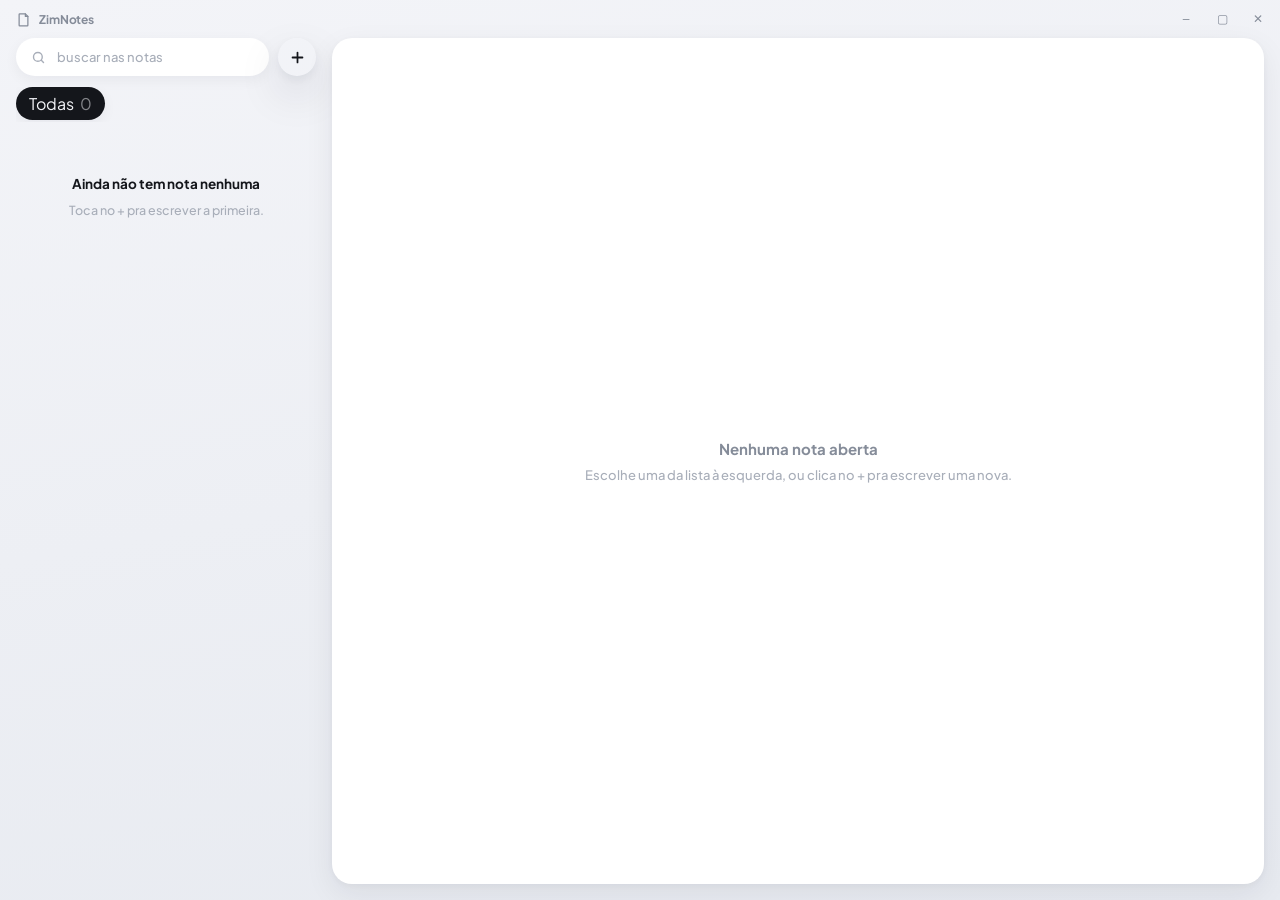
==== ui/notas.html @ 95daf203 "ZimNotes vira modulo do Zimbar, com a mesma cara do celular A biblioteca em janelinha flutuante saiu" ====
<!DOCTYPE html>
<html lang="pt-BR" class="zn-solo"><head><meta charset="utf-8">
<title>ZimNotes</title>
<link rel="icon" href="z.svg" type="image/svg+xml">
<link href="https://fonts.googleapis.com/css2?family=Plus+Jakarta+Sans:wght@400;500;600;700;800&display=swap" rel="stylesheet">
<link rel="stylesheet" href="notas.css">
</head><body>

<!-- A janela é sem moldura: esta barra é o cabeçalho que se arrasta. -->
<div class="zn-barra-janela" id="znBarraJanela">
  <div class="marca">
    <svg width="15" height="15" viewBox="0 0 24 24" fill="none" stroke="currentColor" stroke-width="2" stroke-linecap="round" stroke-linejoin="round"><path d="M6 3h9l4 4v14a1 1 0 01-1 1H6a1 1 0 01-1-1V4a1 1 0 011-1z"/><path d="M15 3v4h4"/></svg>
    ZimNotes
  </div>
  <button id="jnMin" title="minimizar">–</button>
  <button id="jnMax" title="maximizar">▢</button>
  <button id="jnFec" class="x" title="fechar">✕</button>
</div>

<div id="znRaiz"></div>

<script src="notas.js"></script>
<script>
/* ═══ A JANELA ═══
   Só o que o navegador não faz sozinho: arrastar, redimensionar e os três
   botões do canto. O resto do ZimNotes é o mesmo notas.js do Zimbar. */
const nativo = !!(window.chrome && window.chrome.webview);
const mandar = (msg) => nativo && window.chrome.webview.postMessage(JSON.stringify(msg));

const barra = document.getElementById('znBarraJanela');
barra.addEventListener('mousedown', e => {
  if (e.button !== 0 || e.target.closest('button')) return;
  mandar({ acao: 'arrastar' });
});
barra.addEventListener('dblclick', e => {
  if (!e.target.closest('button')) mandar({ acao: 'maximizar' });
});
document.getElementById('jnMin').onclick = () => mandar({ acao: 'minimizar' });
document.getElementById('jnMax').onclick = () => mandar({ acao: 'maximizar' });
document.getElementById('jnFec').onclick = () => mandar({ acao: 'fechar' });

/* faixas invisíveis nas beiradas: é por elas que o Windows redimensiona */
if (nativo) {
  const E = 6;
  const lados = [
    ['n', 'left:0;right:0;top:0;height:' + E + 'px', 'ns-resize'],
    ['s', 'left:0;right:0;bottom:0;height:' + E + 'px', 'ns-resize'],
    ['w', 'top:0;bottom:0;left:0;width:' + E + 'px', 'ew-resize'],
    ['e', 'top:0;bottom:0;right:0;width:' + E + 'px', 'ew-resize'],
    ['nw', 'left:0;top:0;width:14px;height:14px', 'nwse-resize'],
    ['ne', 'right:0;top:0;width:14px;height:14px', 'nesw-resize'],
    ['sw', 'left:0;bottom:0;width:14px;height:14px', 'nesw-resize'],
    ['se', 'right:0;bottom:0;width:14px;height:14px', 'nwse-resize']
  ];
  for (const [borda, pos, cursor] of lados) {
    const el = document.createElement('div');
    el.style.cssText = 'position:fixed;z-index:9999;' + pos + ';cursor:' + cursor;
    el.addEventListener('mousedown', e => {
      if (e.button !== 0) return;
      e.preventDefault();
      mandar({ acao: 'redimensionar', borda });
    });
    document.body.appendChild(el);
  }
}

/* o tema acompanha o do Zimbar, que fica gravado aqui do lado */
document.documentElement.dataset.theme =
  localStorage.getItem('zimbar-tema') === 'escuro' ? 'dark' : '';

ZimNotes.montar(document.getElementById('znRaiz'));
</script>
</body></html>
---- ui/notas.css ----
/* ═══════════════════════════════════════════════════════════════
   ZIMNOTES — o mesmo desenho do aplicativo de celular, na largura do
   computador. Este arquivo serve às duas telas ao mesmo tempo: a aba
   Notas dentro do Zimbar e a janela solta do ZimNotes (notas.html).
   São o mesmo código, então são iguais por construção — não por
   alguém lembrar de copiar a mudança de um lado pro outro.

   Tudo mora embaixo de .zn: as cores daqui são as do celular (papel
   claro, sombra macia) e não podem vazar pro resto do Zimbar, que tem
   a paleta dele.
   ═══════════════════════════════════════════════════════════════ */
.zn{
  --zbg-1:#F3F4F8; --zbg-2:#E7EAF0;
  --zcard:#FFFFFF; --zcard-2:#FAFBFC;
  --zink:#14161B; --zink-2:#3A3F49; --zdim:#858C99; --zfaint:#A8AEB9;
  --zline:rgba(20,22,27,.07); --zline-2:rgba(20,22,27,.12);
  --zacc:#CB4F2F; --zacc-soft:rgba(203,79,47,.11);
  --zsombra:0 10px 30px rgba(22,27,44,.07), 0 2px 6px rgba(22,27,44,.04);
  --zsombra-alta:0 18px 44px rgba(22,27,44,.13), 0 4px 10px rgba(22,27,44,.06);
  --zsombra-suave:0 4px 14px rgba(22,27,44,.05);
  --zr:20px; --zr-sm:14px;
  --nota-vazio:#FFF3C4; --nota-uva:#E6DAFF; --nota-vinho:#FFD5E9;
  --nota-mel:#FFE4B5;   --nota-mata:#D2F2DF; --nota-noite:#D9E9FF;

  font-family:'Plus Jakarta Sans','Inter',sans-serif;
  color:var(--zink);
  display:grid; grid-template-columns:minmax(0,300px) minmax(0,1fr); gap:16px;
  height:100%; min-height:0;
}
[data-theme=dark] .zn{
  --zbg-1:#111318; --zbg-2:#0B0D11;
  --zcard:#191C22; --zcard-2:#15181D;
  --zink:#ECEEF2; --zink-2:#C3C8D2; --zdim:#858C99; --zfaint:#5E6673;
  --zline:rgba(255,255,255,.07); --zline-2:rgba(255,255,255,.13);
  --zsombra:0 10px 30px rgba(0,0,0,.4), 0 2px 6px rgba(0,0,0,.3);
  --zsombra-alta:0 18px 44px rgba(0,0,0,.55);
  --zsombra-suave:0 4px 14px rgba(0,0,0,.3);
  --nota-vazio:#4A431F; --nota-uva:#373050; --nota-vinho:#4C2C3D;
  --nota-mel:#4C3B1E;   --nota-mata:#22412F; --nota-noite:#22354C;
}
.zn *{box-sizing:border-box}
.zn button{font:inherit;color:inherit;background:none;border:none;cursor:pointer}
.zn input,.zn textarea{font:inherit;color:inherit;background:none;border:none;outline:none}

/* ══ COLUNA DA ESQUERDA ══ */
.zn-lado{display:flex;flex-direction:column;min-height:0;gap:11px}
.zn-topo{display:flex;align-items:center;gap:9px;flex-shrink:0}
.zn-busca{flex:1;display:flex;align-items:center;gap:9px;background:var(--zcard);
  border-radius:100px;padding:10px 15px;box-shadow:var(--zsombra-suave)}
.zn-busca svg{flex-shrink:0;color:var(--zfaint)}
.zn-busca input{flex:1;min-width:0;font-size:13px;font-weight:500}
.zn-busca input::placeholder{color:var(--zfaint)}
.zn-mais{width:38px;height:38px;border-radius:50%;flex-shrink:0;
  background:var(--zink);color:var(--zbg-1);display:grid;place-items:center;
  box-shadow:var(--zsombra-alta);transition:transform .13s}
.zn-mais:hover{transform:scale(1.06)}
.zn-mais:active{transform:scale(.92)}

.zn-chips{display:flex;gap:6px;overflow-x:auto;flex-shrink:0;padding-bottom:2px;
  scrollbar-width:none}
.zn-chips::-webkit-scrollbar{display:none}
.zn-chip{flex-shrink:0;padding:6px 13px;border-radius:100px;font-size:11.5px;font-weight:600;
  color:var(--zink-2);background:var(--zcard);box-shadow:var(--zsombra-suave);
  display:flex;align-items:center;gap:6px;white-space:nowrap;transition:.14s}
.zn-chip.on{background:var(--zink);color:var(--zbg-1)}
.zn-chip i{width:7px;height:7px;border-radius:50%;display:block;flex-shrink:0}
.zn-chip .n{opacity:.5}

.zn-lista{flex:1;min-height:0;overflow:auto;padding:2px 4px 4px 0;margin-right:-4px}
.zn-lista::-webkit-scrollbar{width:6px}
.zn-lista::-webkit-scrollbar-thumb{background:var(--zline-2);border-radius:3px}

/* a cor da nota vive numa faixa no topo do cartão, e só nela */
.zn-nota{display:block;width:100%;text-align:left;margin-bottom:10px;
  background:var(--zcard);border-radius:var(--zr-sm);padding:13px 14px 11px;
  border-top:4px solid var(--cn,var(--nota-vazio));box-shadow:var(--zsombra-suave);
  position:relative;overflow:hidden;transition:transform .13s,box-shadow .13s}
.zn-nota:hover{box-shadow:var(--zsombra)}
.zn-nota.on{box-shadow:0 0 0 2px var(--zink),var(--zsombra)}
.zn-nota h3{font-size:13.5px;font-weight:700;letter-spacing:-.015em;line-height:1.25;
  padding-right:15px;white-space:nowrap;overflow:hidden;text-overflow:ellipsis}
.zn-nota p{font-size:11.5px;line-height:1.45;opacity:.7;font-weight:500;margin-top:5px;
  display:-webkit-box;-webkit-line-clamp:2;-webkit-box-orient:vertical;overflow:hidden}
.zn-nota .capa{width:100%;aspect-ratio:16/9;object-fit:cover;border-radius:9px;
  margin-top:7px;display:block;background:var(--zbg-2)}
.zn-nota .previa{margin-top:7px;display:flex;flex-direction:column;gap:4px}
.zn-nota .previa div{display:flex;align-items:center;gap:6px;font-size:11px;
  font-weight:500;color:var(--zink-2);white-space:nowrap;overflow:hidden}
.zn-nota .previa .cx{width:11px;height:11px;border-radius:3.5px;flex-shrink:0;
  border:1.5px solid var(--zline-2)}
.zn-nota .previa .cx.f{background:var(--zfaint);border-color:var(--zfaint)}
.zn-nota .previa .feito{text-decoration:line-through;color:var(--zfaint)}
.zn-nota .etq{display:flex;flex-wrap:wrap;gap:4px;margin-top:7px}
.zn-nota .etq span{font-size:9.5px;font-weight:700;padding:2px 7px;border-radius:100px;
  background:var(--zbg-2);color:var(--zdim)}
.zn-nota .quando{font-size:10px;opacity:.5;font-weight:600;margin-top:8px}
.zn-nota .alfinete{position:absolute;top:11px;right:11px;opacity:.5}
.zn-vazio{color:var(--zfaint);font-size:12.5px;text-align:center;line-height:1.6;
  padding:38px 18px;font-weight:500}
.zn-vazio b{display:block;color:var(--zink);font-size:13.5px;margin-bottom:5px;font-weight:700}

/* ══ EDITOR ══ */
.zn-editor{background:var(--zcard);border-radius:var(--zr);box-shadow:var(--zsombra);
  display:flex;flex-direction:column;min-height:0;overflow:hidden;position:relative}
.zn-editor:before{content:"";position:absolute;top:0;left:0;right:0;height:5px;
  background:var(--cn,var(--nota-vazio));z-index:2}
.zn-cabeca{display:flex;align-items:center;gap:7px;padding:17px 20px 0;flex-shrink:0}
.zn-cabeca .sp{flex:1}
.zn-redondo{width:34px;height:34px;border-radius:50%;flex-shrink:0;color:var(--zink-2);
  display:grid;place-items:center;transition:background .15s,color .15s}
.zn-redondo:hover{background:var(--zbg-2)}
.zn-redondo.ativa{color:var(--zacc)}

.zn-corpo{flex:1;min-height:0;overflow:auto;padding:4px 24px 18px}
.zn-corpo::-webkit-scrollbar{width:7px}
.zn-corpo::-webkit-scrollbar-thumb{background:var(--zline-2);border-radius:4px}
.zn-titulo{width:100%;font-size:26px;font-weight:800;letter-spacing:-.035em;line-height:1.16;
  resize:none;overflow:hidden;margin-bottom:9px}
.zn-titulo::placeholder{color:var(--zfaint)}
.zn-meta{display:flex;align-items:center;gap:9px;font-size:11px;color:var(--zdim);
  font-weight:600;padding-bottom:13px;margin-bottom:14px;border-bottom:1px solid var(--zline)}

/* Duas áreas de escrita, uma de cada lado da lista: dá pra explicar antes
   e comentar depois sem a lista ter de descer pro pé da nota. Campo rico
   porque negrito e sublinhado não existem dentro de um textarea. */
.zn-texto{width:100%;font-size:14px;line-height:1.68;font-weight:500;color:var(--zink-2);
  outline:none;min-height:1.68em;word-break:break-word}
.zn-texto:empty:before{content:attr(data-vazio);color:var(--zfaint);pointer-events:none}
.zn-texto b,.zn-texto strong{font-weight:800;color:var(--zink)}
.zn-texto u{text-underline-offset:3px;text-decoration-thickness:1.5px}
.zn-rodape{margin-top:16px}

/* fotos */
.zn-fotos{display:grid;grid-template-columns:1fr 1fr 1fr;gap:9px;margin-top:15px}
.zn-foto{position:relative;border-radius:var(--zr-sm);overflow:hidden;aspect-ratio:4/3;
  background:var(--zcard-2);box-shadow:var(--zsombra-suave)}
.zn-foto img{width:100%;height:100%;object-fit:cover;display:block;cursor:zoom-in}
.zn-foto .tira{position:absolute;top:6px;right:6px;width:24px;height:24px;border-radius:50%;
  background:rgba(12,14,20,.55);color:#fff;display:grid;place-items:center;opacity:0;
  transition:opacity .14s}
.zn-foto:hover .tira{opacity:1}
.zn-foto.subindo{display:grid;place-items:center;color:var(--zfaint);font-size:11px;font-weight:700}

/* checklist — mesmo cartão branco com contorno do celular */
.zn-itens{margin-top:17px;background:var(--zcard);border:1px solid var(--zline-2);
  border-radius:var(--zr-sm);padding:5px 3px;overflow:hidden}
.zn-item{display:flex;align-items:flex-start;gap:10px;padding:8px 11px;background:var(--zcard);
  position:relative;transition:transform .16s cubic-bezier(.2,.7,.3,1)}
.zn-item.arrastando{transition:none;z-index:3;box-shadow:var(--zsombra-alta);border-radius:10px}
.zn-pega{color:var(--zfaint);opacity:.45;flex-shrink:0;margin-top:3px;cursor:grab;touch-action:none}
.zn-pega:hover{opacity:1}
.zn-item .cx{width:18px;height:18px;border-radius:6px;flex-shrink:0;margin-top:1px;
  border:2px solid var(--zline-2);display:grid;place-items:center;color:transparent;
  transition:background .15s,border-color .15s,color .15s}
.zn-item .cx.f{background:var(--zacc);border-color:var(--zacc);color:#fff}
.zn-item input{flex:1;min-width:0;font-size:13px;font-weight:500;padding:1px 0}
.zn-item.feito input{text-decoration:line-through;color:var(--zfaint)}
.zn-item .lixo{opacity:0;color:var(--zfaint);flex-shrink:0}
.zn-item:hover .lixo,.zn-item:focus-within .lixo{opacity:1}
.zn-item .lixo:hover{color:var(--zacc)}
.zn-add{display:flex;align-items:center;gap:10px;padding:9px 11px;color:var(--zfaint);
  font-size:12.5px;font-weight:600;width:100%;text-align:left}
.zn-add:hover{color:var(--zink-2)}

/* ══ RODAPÉ DO EDITOR ══ */
.zn-pe{flex-shrink:0;padding:0 20px 16px}
.zn-marcas{display:flex;flex-wrap:wrap;gap:6px;margin-bottom:9px}
.zn-marca{font-size:11.5px;font-weight:700;padding:5px 11px;border-radius:100px;
  background:var(--zbg-2);color:var(--zink-2);display:flex;align-items:center;gap:6px}
.zn-marca .x{opacity:.4;font-weight:600}
.zn-marca .x:hover{opacity:1;color:var(--zacc)}

.zn-paleta{display:none;align-items:center;gap:7px;background:var(--zbg-2);border-radius:100px;
  padding:8px 14px;margin-bottom:9px;width:max-content}
.zn-paleta.on{display:flex}
.zn-tinta{width:24px;height:24px;border-radius:50%;flex-shrink:0;border:2.5px solid transparent;
  box-shadow:inset 0 0 0 1px rgba(0,0,0,.05);transition:transform .13s,border-color .15s}
.zn-tinta:hover{transform:scale(1.1)}
.zn-tinta.on{border-color:var(--zink);transform:scale(1.1)}

.zn-ferramentas{display:flex;align-items:center;gap:3px;background:var(--zbg-2);
  border-radius:100px;padding:6px 9px}
.zn-ferramentas .sp{flex:1}
.zn-ferramentas button{width:34px;height:34px;border-radius:50%;display:grid;place-items:center;
  color:var(--zink-2);transition:background .15s,color .15s}
.zn-ferramentas button:hover{background:var(--zcard)}
.zn-ferramentas button.on{background:var(--zacc-soft);color:var(--zacc)}
.zn-ferramentas .risco{width:1px;height:18px;background:var(--zline-2);margin:0 5px}

/* nada selecionado */
.zn-nada{display:flex;flex-direction:column;align-items:center;justify-content:center;
  gap:9px;height:100%;color:var(--zfaint);font-size:13px;font-weight:500;text-align:center;
  padding:30px}
.zn-nada b{font-size:15px;font-weight:700;color:var(--zdim)}

/* gaveta (coleção, etiqueta) — cai no meio da tela, como um diálogo */
.zn-veu{position:fixed;inset:0;background:rgba(12,14,20,.42);z-index:300;
  display:flex;align-items:center;justify-content:center}
.zn-gaveta{background:var(--zcard);border-radius:var(--zr);padding:20px 22px 22px;
  width:340px;max-width:92vw;max-height:80vh;overflow:auto;box-shadow:var(--zsombra-alta);
  font-family:'Plus Jakarta Sans','Inter',sans-serif;color:var(--zink)}
.zn-gaveta h2{font-size:16px;font-weight:800;letter-spacing:-.03em;margin-bottom:3px}
.zn-gaveta .dica{font-size:12px;color:var(--zdim);font-weight:500;margin-bottom:14px}
.zn-gaveta .campo{width:100%;background:var(--zcard-2);border:1.5px solid var(--zline-2);
  border-radius:var(--zr-sm);padding:11px 13px;font-size:13.5px;font-weight:500;margin-bottom:10px}
.zn-gaveta .campo:focus{border-color:var(--zacc)}
.zn-opcao{display:flex;align-items:center;gap:11px;padding:10px 5px;width:100%;text-align:left;
  border-bottom:1px solid var(--zline);font-size:13.5px;font-weight:600}
.zn-opcao:last-of-type{border-bottom:none}
.zn-opcao:hover{color:var(--zacc)}
.zn-opcao .tile{width:27px;height:27px;border-radius:8px;flex-shrink:0;display:grid;
  place-items:center;color:#22262E}
.zn-opcao .ok{margin-left:auto;color:var(--zacc)}
.zn-botao{width:100%;background:var(--zink);color:var(--zbg-1);border-radius:100px;padding:12px;
  font-size:13.5px;font-weight:700;margin-top:6px}
.zn-botao.fantasma{background:none;color:var(--zacc)}

/* ══ JANELA SOLTA (notas.html) ══
   Fora do Zimbar a página inteira é o ZimNotes: mesma coluna dupla, só
   que ocupando a janela. */
html.zn-solo,html.zn-solo body{height:100%;margin:0;background:linear-gradient(170deg,#F3F4F8,#E7EAF0)}
html.zn-solo[data-theme=dark],html.zn-solo[data-theme=dark] body{
  background:linear-gradient(170deg,#111318,#0B0D11)}
html.zn-solo body{display:flex;flex-direction:column;
  font-family:'Plus Jakarta Sans',sans-serif;-webkit-font-smoothing:antialiased}
.zn-barra-janela{height:38px;flex-shrink:0;display:flex;align-items:center;gap:8px;
  padding:0 8px 0 16px;-webkit-user-select:none;user-select:none;cursor:default}
.zn-barra-janela .marca{flex:1;font-size:12px;font-weight:700;letter-spacing:-.01em;
  color:#858C99;display:flex;align-items:center;gap:8px}
.zn-barra-janela button{width:28px;height:24px;border-radius:6px;color:#858C99;font-size:12px;
  display:grid;place-items:center;transition:.13s;border:none;background:none;cursor:pointer}
.zn-barra-janela button:hover{background:rgba(20,22,27,.07);color:#14161B}
.zn-barra-janela button.x:hover{background:#CB4F2F;color:#fff}
html.zn-solo .zn{flex:1;min-height:0;padding:0 16px 16px}
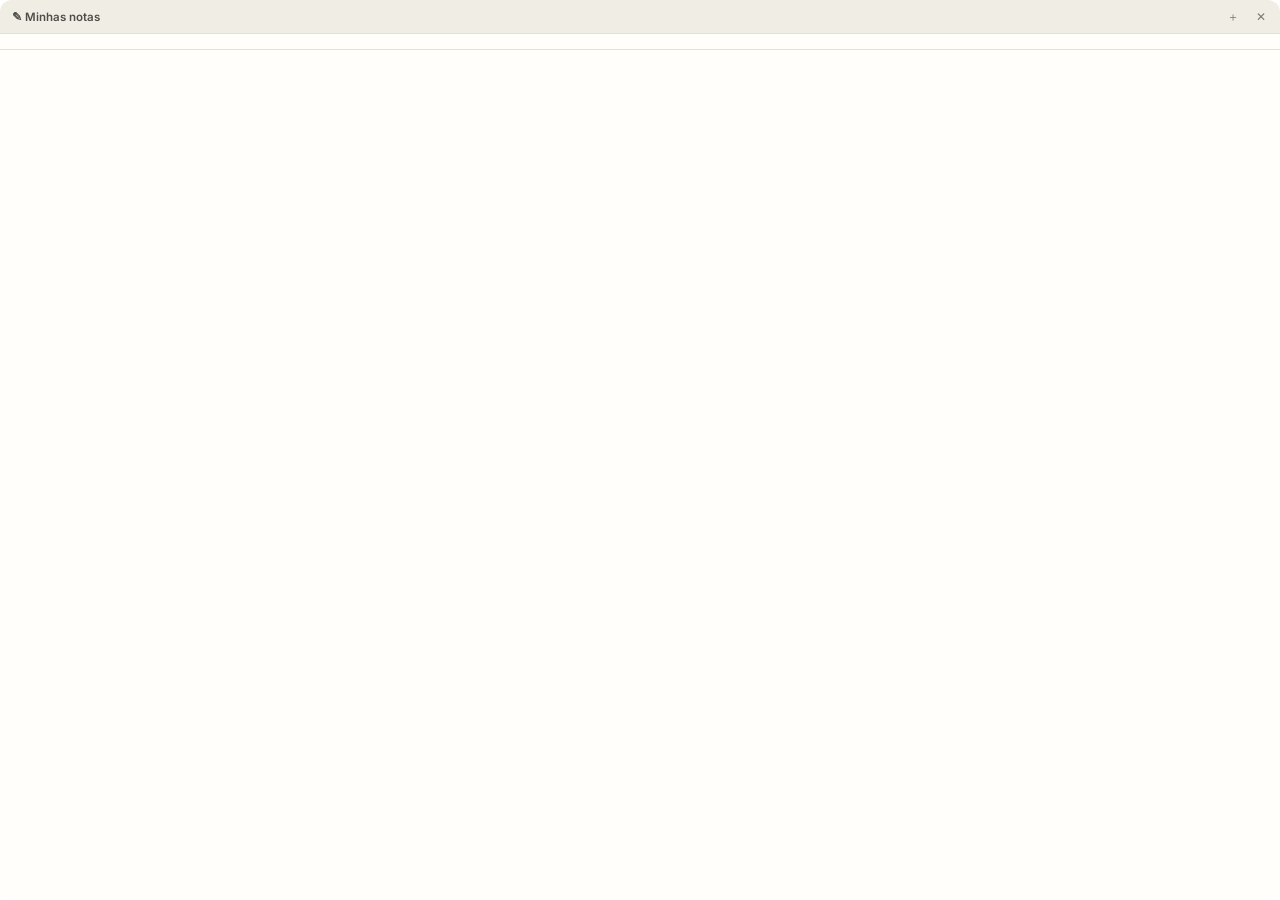
==== commit 4fe02231: "ZimNotes solto agora é IGUAL ao embutido (mesmo HTML/CSS) + lembra tamanho O Pedro pediu igual, não " ====
--- a/ui/notas.html
+++ b/ui/notas.html
@@ -1,73 +1,16 @@
 <!DOCTYPE html>
 <html lang="pt-BR" class="zn-solo"><head><meta charset="utf-8">
 <title>ZimNotes</title>
-<link rel="icon" href="z.svg" type="image/svg+xml">
-<link href="https://fonts.googleapis.com/css2?family=Plus+Jakarta+Sans:wght@400;500;600;700;800&display=swap" rel="stylesheet">
 <link rel="stylesheet" href="notas.css">
 </head><body>
-
-<!-- A janela é sem moldura: esta barra é o cabeçalho que se arrasta. -->
-<div class="zn-barra-janela" id="znBarraJanela">
-  <div class="marca">
-    <svg width="15" height="15" viewBox="0 0 24 24" fill="none" stroke="currentColor" stroke-width="2" stroke-linecap="round" stroke-linejoin="round"><path d="M6 3h9l4 4v14a1 1 0 01-1 1H6a1 1 0 01-1-1V4a1 1 0 011-1z"/><path d="M15 3v4h4"/></svg>
-    ZimNotes
+<div class="bib-janela">
+  <div class="bib-barra" id="barra">
+    <span class="tt">✎ Minhas notas <span id="conta" style="opacity:.6;font-weight:500"></span></span>
+    <button id="btNova" title="nova nota">＋</button>
+    <button id="btFechar" title="fechar">✕</button>
   </div>
-  <button id="jnMin" title="minimizar">–</button>
-  <button id="jnMax" title="maximizar">▢</button>
-  <button id="jnFec" class="x" title="fechar">✕</button>
+  <div class="bibchips" id="chips"></div>
+  <div class="bib-lista" id="lista"></div>
 </div>
-
-<div id="znRaiz"></div>
-
 <script src="notas.js"></script>
-<script>
-/* ═══ A JANELA ═══
-   Só o que o navegador não faz sozinho: arrastar, redimensionar e os três
-   botões do canto. O resto do ZimNotes é o mesmo notas.js do Zimbar. */
-const nativo = !!(window.chrome && window.chrome.webview);
-const mandar = (msg) => nativo && window.chrome.webview.postMessage(JSON.stringify(msg));
-
-const barra = document.getElementById('znBarraJanela');
-barra.addEventListener('mousedown', e => {
-  if (e.button !== 0 || e.target.closest('button')) return;
-  mandar({ acao: 'arrastar' });
-});
-barra.addEventListener('dblclick', e => {
-  if (!e.target.closest('button')) mandar({ acao: 'maximizar' });
-});
-document.getElementById('jnMin').onclick = () => mandar({ acao: 'minimizar' });
-document.getElementById('jnMax').onclick = () => mandar({ acao: 'maximizar' });
-document.getElementById('jnFec').onclick = () => mandar({ acao: 'fechar' });
-
-/* faixas invisíveis nas beiradas: é por elas que o Windows redimensiona */
-if (nativo) {
-  const E = 6;
-  const lados = [
-    ['n', 'left:0;right:0;top:0;height:' + E + 'px', 'ns-resize'],
-    ['s', 'left:0;right:0;bottom:0;height:' + E + 'px', 'ns-resize'],
-    ['w', 'top:0;bottom:0;left:0;width:' + E + 'px', 'ew-resize'],
-    ['e', 'top:0;bottom:0;right:0;width:' + E + 'px', 'ew-resize'],
-    ['nw', 'left:0;top:0;width:14px;height:14px', 'nwse-resize'],
-    ['ne', 'right:0;top:0;width:14px;height:14px', 'nesw-resize'],
-    ['sw', 'left:0;bottom:0;width:14px;height:14px', 'nesw-resize'],
-    ['se', 'right:0;bottom:0;width:14px;height:14px', 'nwse-resize']
-  ];
-  for (const [borda, pos, cursor] of lados) {
-    const el = document.createElement('div');
-    el.style.cssText = 'position:fixed;z-index:9999;' + pos + ';cursor:' + cursor;
-    el.addEventListener('mousedown', e => {
-      if (e.button !== 0) return;
-      e.preventDefault();
-      mandar({ acao: 'redimensionar', borda });
-    });
-    document.body.appendChild(el);
-  }
-}
-
-/* o tema acompanha o do Zimbar, que fica gravado aqui do lado */
-document.documentElement.dataset.theme =
-  localStorage.getItem('zimbar-tema') === 'escuro' ? 'dark' : '';
-
-ZimNotes.montar(document.getElementById('znRaiz'));
-</script>
 </body></html>
--- a/ui/notas.css
+++ b/ui/notas.css
@@ -1,234 +1,79 @@
 /* ═══════════════════════════════════════════════════════════════
-   ZIMNOTES — o mesmo desenho do aplicativo de celular, na largura do
-   computador. Este arquivo serve às duas telas ao mesmo tempo: a aba
-   Notas dentro do Zimbar e a janela solta do ZimNotes (notas.html).
-   São o mesmo código, então são iguais por construção — não por
-   alguém lembrar de copiar a mudança de um lado pro outro.
+   ZimNotes SOLTO — a janela do Ctrl+Alt+D.
 
-   Tudo mora embaixo de .zn: as cores daqui são as do celular (papel
-   claro, sombra macia) e não podem vazar pro resto do Zimbar, que tem
-   a paleta dele.
+   Usa EXATAMENTE o mesmo desenho do painel "Minhas notas" embutido no
+   Zimbar (as classes .bibchips/.bchip/.nt são cópia fiel das de
+   index.html). Por isso a janela solta é IGUAL à de dentro, não parecida:
+   é o mesmo HTML e o mesmo CSS, num WebView2 em vez de num painel.
+
+   ⚠ Se mexer no visual dos cards/chips da biblioteca em index.html, copie
+   aqui também — os dois têm que continuar iguais.
    ═══════════════════════════════════════════════════════════════ */
-.zn{
-  --zbg-1:#F3F4F8; --zbg-2:#E7EAF0;
-  --zcard:#FFFFFF; --zcard-2:#FAFBFC;
-  --zink:#14161B; --zink-2:#3A3F49; --zdim:#858C99; --zfaint:#A8AEB9;
-  --zline:rgba(20,22,27,.07); --zline-2:rgba(20,22,27,.12);
-  --zacc:#CB4F2F; --zacc-soft:rgba(203,79,47,.11);
-  --zsombra:0 10px 30px rgba(22,27,44,.07), 0 2px 6px rgba(22,27,44,.04);
-  --zsombra-alta:0 18px 44px rgba(22,27,44,.13), 0 4px 10px rgba(22,27,44,.06);
-  --zsombra-suave:0 4px 14px rgba(22,27,44,.05);
-  --zr:20px; --zr-sm:14px;
-  --nota-vazio:#FFF3C4; --nota-uva:#E6DAFF; --nota-vinho:#FFD5E9;
-  --nota-mel:#FFE4B5;   --nota-mata:#D2F2DF; --nota-noite:#D9E9FF;
+@import url('https://fonts.googleapis.com/css2?family=Inter:wght@400;450;500;600;700&family=JetBrains+Mono:wght@400;500&display=swap');
 
-  font-family:'Plus Jakarta Sans','Inter',sans-serif;
-  color:var(--zink);
-  display:grid; grid-template-columns:minmax(0,300px) minmax(0,1fr); gap:16px;
-  height:100%; min-height:0;
+html.zn-solo{
+  --bg:#e6e2d8; --shell:#f8f6f1; --panel:#fffefb; --sunk:#f0ede5;
+  --line:#e4e0d5; --line-soft:#eeeae1;
+  --ink:#191815; --dim:#6e6a60; --faint:#a8a397;
+  --acc:#bf4229; --acc-ink:#fff; --acc-soft:#f7e3dd;
 }
-[data-theme=dark] .zn{
-  --zbg-1:#111318; --zbg-2:#0B0D11;
-  --zcard:#191C22; --zcard-2:#15181D;
-  --zink:#ECEEF2; --zink-2:#C3C8D2; --zdim:#858C99; --zfaint:#5E6673;
-  --zline:rgba(255,255,255,.07); --zline-2:rgba(255,255,255,.13);
-  --zsombra:0 10px 30px rgba(0,0,0,.4), 0 2px 6px rgba(0,0,0,.3);
-  --zsombra-alta:0 18px 44px rgba(0,0,0,.55);
-  --zsombra-suave:0 4px 14px rgba(0,0,0,.3);
-  --nota-vazio:#4A431F; --nota-uva:#373050; --nota-vinho:#4C2C3D;
-  --nota-mel:#4C3B1E;   --nota-mata:#22412F; --nota-noite:#22354C;
+html.zn-solo[data-theme=dark]{
+  --bg:#0a0b0e; --shell:#15171c; --panel:#1b1e25; --sunk:#171a20;
+  --line:#272b34; --line-soft:#21242c;
+  --ink:#e9ebf0; --dim:#959bab; --faint:#5e6472;
+  --acc:#ff7a5c; --acc-ink:#1a1005; --acc-soft:#2e1f1c;
 }
-.zn *{box-sizing:border-box}
-.zn button{font:inherit;color:inherit;background:none;border:none;cursor:pointer}
-.zn input,.zn textarea{font:inherit;color:inherit;background:none;border:none;outline:none}
+html.zn-solo,html.zn-solo body{height:100%;margin:0}
+html.zn-solo body{font-family:'Inter',sans-serif;background:transparent;color:var(--ink);
+  -webkit-font-smoothing:antialiased}
+html.zn-solo *{box-sizing:border-box}
 
-/* ══ COLUNA DA ESQUERDA ══ */
-.zn-lado{display:flex;flex-direction:column;min-height:0;gap:11px}
-.zn-topo{display:flex;align-items:center;gap:9px;flex-shrink:0}
-.zn-busca{flex:1;display:flex;align-items:center;gap:9px;background:var(--zcard);
-  border-radius:100px;padding:10px 15px;box-shadow:var(--zsombra-suave)}
-.zn-busca svg{flex-shrink:0;color:var(--zfaint)}
-.zn-busca input{flex:1;min-width:0;font-size:13px;font-weight:500}
-.zn-busca input::placeholder{color:var(--zfaint)}
-.zn-mais{width:38px;height:38px;border-radius:50%;flex-shrink:0;
-  background:var(--zink);color:var(--zbg-1);display:grid;place-items:center;
-  box-shadow:var(--zsombra-alta);transition:transform .13s}
-.zn-mais:hover{transform:scale(1.06)}
-.zn-mais:active{transform:scale(.92)}
+/* a janela é a própria "bib": ocupa tudo, cantos arredondados */
+.bib-janela{position:fixed;inset:0;background:var(--panel);display:flex;flex-direction:column;
+  overflow:hidden;border-radius:12px}
+.bib-barra{height:34px;display:flex;align-items:center;gap:7px;padding:0 8px 0 12px;flex-shrink:0;
+  background:var(--sunk);border-bottom:1px solid var(--line);color:var(--ink);
+  cursor:default;-webkit-user-select:none;user-select:none}
+.bib-barra .tt{flex:1;font-size:11.5px;font-weight:600;white-space:nowrap;overflow:hidden;
+  text-overflow:ellipsis;opacity:.75}
+.bib-barra button{width:22px;height:22px;border:none;background:transparent;border-radius:6px;cursor:pointer;
+  font-size:12px;line-height:1;opacity:.55;font-family:inherit;color:inherit}
+.bib-barra button:hover{opacity:1;background:rgba(0,0,0,.09)}
+[data-theme=dark] .bib-barra button:hover{background:rgba(255,255,255,.1)}
+.bib-lista{flex:1;overflow:auto;padding:9px 11px}
+.bib-lista::-webkit-scrollbar{width:6px}
+.bib-lista::-webkit-scrollbar-thumb{background:var(--line);border-radius:3px}
 
-.zn-chips{display:flex;gap:6px;overflow-x:auto;flex-shrink:0;padding-bottom:2px;
-  scrollbar-width:none}
-.zn-chips::-webkit-scrollbar{display:none}
-.zn-chip{flex-shrink:0;padding:6px 13px;border-radius:100px;font-size:11.5px;font-weight:600;
-  color:var(--zink-2);background:var(--zcard);box-shadow:var(--zsombra-suave);
-  display:flex;align-items:center;gap:6px;white-space:nowrap;transition:.14s}
-.zn-chip.on{background:var(--zink);color:var(--zbg-1)}
-.zn-chip i{width:7px;height:7px;border-radius:50%;display:block;flex-shrink:0}
-.zn-chip .n{opacity:.5}
+/* ══ CÓPIA FIEL da biblioteca de index.html ══ */
+.bibchips{display:flex;gap:5px;overflow-x:auto;padding:8px 11px 7px;flex-shrink:0;
+  border-bottom:1px solid var(--line);scrollbar-width:none;cursor:grab}
+.bibchips:active{cursor:grabbing}
+.bibchips::-webkit-scrollbar{display:none}
+.bchip{flex-shrink:0;display:flex;align-items:center;gap:5px;padding:4px 10px;border-radius:100px;
+  font-size:11px;font-weight:600;color:var(--dim);background:var(--sunk);border:1px solid var(--line);
+  cursor:pointer;white-space:nowrap;font-family:inherit;transition:.13s}
+.bchip:hover{border-color:var(--faint)}
+.bchip.on{background:var(--ink);color:var(--shell);border-color:var(--ink)}
+.bchip i{width:7px;height:7px;border-radius:50%;flex-shrink:0}
+.bchip .bn{opacity:.6;font-family:'JetBrains Mono',monospace;font-size:9px}
+.nt{display:flex;gap:10px;padding:9px 10px;border-radius:8px;cursor:pointer;margin-bottom:6px;
+  border:1px solid var(--line);background:var(--panel);transition:.14s}
+.nt:hover{border-color:var(--acc)}
+.nt .fita{width:4px;border-radius:3px;flex-shrink:0}
+.nt .ni{flex:1;min-width:0}
+.nt .nt1{font-size:13px;font-weight:500;white-space:nowrap;overflow:hidden;text-overflow:ellipsis}
+.nt .nt2{font-size:11px;color:var(--faint);white-space:nowrap;overflow:hidden;text-overflow:ellipsis;margin-top:2px}
+.nt .ncat{display:inline-block;margin-top:5px;font-family:'JetBrains Mono',monospace;font-size:8.5px;
+  letter-spacing:.06em;text-transform:uppercase;color:var(--dim);background:var(--sunk);
+  border:1px solid var(--line);border-radius:100px;padding:2px 7px;max-width:100%;overflow:hidden;
+  text-overflow:ellipsis;white-space:nowrap;vertical-align:top}
+.nt .del{opacity:0;background:none;border:none;color:var(--faint);cursor:pointer;font-size:12px;
+  padding:0 2px;font-family:inherit;flex-shrink:0;align-self:flex-start;line-height:1;transition:.13s}
+.nt:hover .del{opacity:1}
+.nt .del:hover{color:var(--acc)}
+.empty{color:var(--faint);font-size:12.5px;padding:14px 8px;font-style:italic;text-align:center}
 
-.zn-lista{flex:1;min-height:0;overflow:auto;padding:2px 4px 4px 0;margin-right:-4px}
-.zn-lista::-webkit-scrollbar{width:6px}
-.zn-lista::-webkit-scrollbar-thumb{background:var(--zline-2);border-radius:3px}
-
-/* a cor da nota vive numa faixa no topo do cartão, e só nela */
-.zn-nota{display:block;width:100%;text-align:left;margin-bottom:10px;
-  background:var(--zcard);border-radius:var(--zr-sm);padding:13px 14px 11px;
-  border-top:4px solid var(--cn,var(--nota-vazio));box-shadow:var(--zsombra-suave);
-  position:relative;overflow:hidden;transition:transform .13s,box-shadow .13s}
-.zn-nota:hover{box-shadow:var(--zsombra)}
-.zn-nota.on{box-shadow:0 0 0 2px var(--zink),var(--zsombra)}
-.zn-nota h3{font-size:13.5px;font-weight:700;letter-spacing:-.015em;line-height:1.25;
-  padding-right:15px;white-space:nowrap;overflow:hidden;text-overflow:ellipsis}
-.zn-nota p{font-size:11.5px;line-height:1.45;opacity:.7;font-weight:500;margin-top:5px;
-  display:-webkit-box;-webkit-line-clamp:2;-webkit-box-orient:vertical;overflow:hidden}
-.zn-nota .capa{width:100%;aspect-ratio:16/9;object-fit:cover;border-radius:9px;
-  margin-top:7px;display:block;background:var(--zbg-2)}
-.zn-nota .previa{margin-top:7px;display:flex;flex-direction:column;gap:4px}
-.zn-nota .previa div{display:flex;align-items:center;gap:6px;font-size:11px;
-  font-weight:500;color:var(--zink-2);white-space:nowrap;overflow:hidden}
-.zn-nota .previa .cx{width:11px;height:11px;border-radius:3.5px;flex-shrink:0;
-  border:1.5px solid var(--zline-2)}
-.zn-nota .previa .cx.f{background:var(--zfaint);border-color:var(--zfaint)}
-.zn-nota .previa .feito{text-decoration:line-through;color:var(--zfaint)}
-.zn-nota .etq{display:flex;flex-wrap:wrap;gap:4px;margin-top:7px}
-.zn-nota .etq span{font-size:9.5px;font-weight:700;padding:2px 7px;border-radius:100px;
-  background:var(--zbg-2);color:var(--zdim)}
-.zn-nota .quando{font-size:10px;opacity:.5;font-weight:600;margin-top:8px}
-.zn-nota .alfinete{position:absolute;top:11px;right:11px;opacity:.5}
-.zn-vazio{color:var(--zfaint);font-size:12.5px;text-align:center;line-height:1.6;
-  padding:38px 18px;font-weight:500}
-.zn-vazio b{display:block;color:var(--zink);font-size:13.5px;margin-bottom:5px;font-weight:700}
-
-/* ══ EDITOR ══ */
-.zn-editor{background:var(--zcard);border-radius:var(--zr);box-shadow:var(--zsombra);
-  display:flex;flex-direction:column;min-height:0;overflow:hidden;position:relative}
-.zn-editor:before{content:"";position:absolute;top:0;left:0;right:0;height:5px;
-  background:var(--cn,var(--nota-vazio));z-index:2}
-.zn-cabeca{display:flex;align-items:center;gap:7px;padding:17px 20px 0;flex-shrink:0}
-.zn-cabeca .sp{flex:1}
-.zn-redondo{width:34px;height:34px;border-radius:50%;flex-shrink:0;color:var(--zink-2);
-  display:grid;place-items:center;transition:background .15s,color .15s}
-.zn-redondo:hover{background:var(--zbg-2)}
-.zn-redondo.ativa{color:var(--zacc)}
-
-.zn-corpo{flex:1;min-height:0;overflow:auto;padding:4px 24px 18px}
-.zn-corpo::-webkit-scrollbar{width:7px}
-.zn-corpo::-webkit-scrollbar-thumb{background:var(--zline-2);border-radius:4px}
-.zn-titulo{width:100%;font-size:26px;font-weight:800;letter-spacing:-.035em;line-height:1.16;
-  resize:none;overflow:hidden;margin-bottom:9px}
-.zn-titulo::placeholder{color:var(--zfaint)}
-.zn-meta{display:flex;align-items:center;gap:9px;font-size:11px;color:var(--zdim);
-  font-weight:600;padding-bottom:13px;margin-bottom:14px;border-bottom:1px solid var(--zline)}
-
-/* Duas áreas de escrita, uma de cada lado da lista: dá pra explicar antes
-   e comentar depois sem a lista ter de descer pro pé da nota. Campo rico
-   porque negrito e sublinhado não existem dentro de um textarea. */
-.zn-texto{width:100%;font-size:14px;line-height:1.68;font-weight:500;color:var(--zink-2);
-  outline:none;min-height:1.68em;word-break:break-word}
-.zn-texto:empty:before{content:attr(data-vazio);color:var(--zfaint);pointer-events:none}
-.zn-texto b,.zn-texto strong{font-weight:800;color:var(--zink)}
-.zn-texto u{text-underline-offset:3px;text-decoration-thickness:1.5px}
-.zn-rodape{margin-top:16px}
-
-/* fotos */
-.zn-fotos{display:grid;grid-template-columns:1fr 1fr 1fr;gap:9px;margin-top:15px}
-.zn-foto{position:relative;border-radius:var(--zr-sm);overflow:hidden;aspect-ratio:4/3;
-  background:var(--zcard-2);box-shadow:var(--zsombra-suave)}
-.zn-foto img{width:100%;height:100%;object-fit:cover;display:block;cursor:zoom-in}
-.zn-foto .tira{position:absolute;top:6px;right:6px;width:24px;height:24px;border-radius:50%;
-  background:rgba(12,14,20,.55);color:#fff;display:grid;place-items:center;opacity:0;
-  transition:opacity .14s}
-.zn-foto:hover .tira{opacity:1}
-.zn-foto.subindo{display:grid;place-items:center;color:var(--zfaint);font-size:11px;font-weight:700}
-
-/* checklist — mesmo cartão branco com contorno do celular */
-.zn-itens{margin-top:17px;background:var(--zcard);border:1px solid var(--zline-2);
-  border-radius:var(--zr-sm);padding:5px 3px;overflow:hidden}
-.zn-item{display:flex;align-items:flex-start;gap:10px;padding:8px 11px;background:var(--zcard);
-  position:relative;transition:transform .16s cubic-bezier(.2,.7,.3,1)}
-.zn-item.arrastando{transition:none;z-index:3;box-shadow:var(--zsombra-alta);border-radius:10px}
-.zn-pega{color:var(--zfaint);opacity:.45;flex-shrink:0;margin-top:3px;cursor:grab;touch-action:none}
-.zn-pega:hover{opacity:1}
-.zn-item .cx{width:18px;height:18px;border-radius:6px;flex-shrink:0;margin-top:1px;
-  border:2px solid var(--zline-2);display:grid;place-items:center;color:transparent;
-  transition:background .15s,border-color .15s,color .15s}
-.zn-item .cx.f{background:var(--zacc);border-color:var(--zacc);color:#fff}
-.zn-item input{flex:1;min-width:0;font-size:13px;font-weight:500;padding:1px 0}
-.zn-item.feito input{text-decoration:line-through;color:var(--zfaint)}
-.zn-item .lixo{opacity:0;color:var(--zfaint);flex-shrink:0}
-.zn-item:hover .lixo,.zn-item:focus-within .lixo{opacity:1}
-.zn-item .lixo:hover{color:var(--zacc)}
-.zn-add{display:flex;align-items:center;gap:10px;padding:9px 11px;color:var(--zfaint);
-  font-size:12.5px;font-weight:600;width:100%;text-align:left}
-.zn-add:hover{color:var(--zink-2)}
-
-/* ══ RODAPÉ DO EDITOR ══ */
-.zn-pe{flex-shrink:0;padding:0 20px 16px}
-.zn-marcas{display:flex;flex-wrap:wrap;gap:6px;margin-bottom:9px}
-.zn-marca{font-size:11.5px;font-weight:700;padding:5px 11px;border-radius:100px;
-  background:var(--zbg-2);color:var(--zink-2);display:flex;align-items:center;gap:6px}
-.zn-marca .x{opacity:.4;font-weight:600}
-.zn-marca .x:hover{opacity:1;color:var(--zacc)}
-
-.zn-paleta{display:none;align-items:center;gap:7px;background:var(--zbg-2);border-radius:100px;
-  padding:8px 14px;margin-bottom:9px;width:max-content}
-.zn-paleta.on{display:flex}
-.zn-tinta{width:24px;height:24px;border-radius:50%;flex-shrink:0;border:2.5px solid transparent;
-  box-shadow:inset 0 0 0 1px rgba(0,0,0,.05);transition:transform .13s,border-color .15s}
-.zn-tinta:hover{transform:scale(1.1)}
-.zn-tinta.on{border-color:var(--zink);transform:scale(1.1)}
-
-.zn-ferramentas{display:flex;align-items:center;gap:3px;background:var(--zbg-2);
-  border-radius:100px;padding:6px 9px}
-.zn-ferramentas .sp{flex:1}
-.zn-ferramentas button{width:34px;height:34px;border-radius:50%;display:grid;place-items:center;
-  color:var(--zink-2);transition:background .15s,color .15s}
-.zn-ferramentas button:hover{background:var(--zcard)}
-.zn-ferramentas button.on{background:var(--zacc-soft);color:var(--zacc)}
-.zn-ferramentas .risco{width:1px;height:18px;background:var(--zline-2);margin:0 5px}
-
-/* nada selecionado */
-.zn-nada{display:flex;flex-direction:column;align-items:center;justify-content:center;
-  gap:9px;height:100%;color:var(--zfaint);font-size:13px;font-weight:500;text-align:center;
-  padding:30px}
-.zn-nada b{font-size:15px;font-weight:700;color:var(--zdim)}
-
-/* gaveta (coleção, etiqueta) — cai no meio da tela, como um diálogo */
-.zn-veu{position:fixed;inset:0;background:rgba(12,14,20,.42);z-index:300;
-  display:flex;align-items:center;justify-content:center}
-.zn-gaveta{background:var(--zcard);border-radius:var(--zr);padding:20px 22px 22px;
-  width:340px;max-width:92vw;max-height:80vh;overflow:auto;box-shadow:var(--zsombra-alta);
-  font-family:'Plus Jakarta Sans','Inter',sans-serif;color:var(--zink)}
-.zn-gaveta h2{font-size:16px;font-weight:800;letter-spacing:-.03em;margin-bottom:3px}
-.zn-gaveta .dica{font-size:12px;color:var(--zdim);font-weight:500;margin-bottom:14px}
-.zn-gaveta .campo{width:100%;background:var(--zcard-2);border:1.5px solid var(--zline-2);
-  border-radius:var(--zr-sm);padding:11px 13px;font-size:13.5px;font-weight:500;margin-bottom:10px}
-.zn-gaveta .campo:focus{border-color:var(--zacc)}
-.zn-opcao{display:flex;align-items:center;gap:11px;padding:10px 5px;width:100%;text-align:left;
-  border-bottom:1px solid var(--zline);font-size:13.5px;font-weight:600}
-.zn-opcao:last-of-type{border-bottom:none}
-.zn-opcao:hover{color:var(--zacc)}
-.zn-opcao .tile{width:27px;height:27px;border-radius:8px;flex-shrink:0;display:grid;
-  place-items:center;color:#22262E}
-.zn-opcao .ok{margin-left:auto;color:var(--zacc)}
-.zn-botao{width:100%;background:var(--zink);color:var(--zbg-1);border-radius:100px;padding:12px;
-  font-size:13.5px;font-weight:700;margin-top:6px}
-.zn-botao.fantasma{background:none;color:var(--zacc)}
-
-/* ══ JANELA SOLTA (notas.html) ══
-   Fora do Zimbar a página inteira é o ZimNotes: mesma coluna dupla, só
-   que ocupando a janela. */
-html.zn-solo,html.zn-solo body{height:100%;margin:0;background:linear-gradient(170deg,#F3F4F8,#E7EAF0)}
-html.zn-solo[data-theme=dark],html.zn-solo[data-theme=dark] body{
-  background:linear-gradient(170deg,#111318,#0B0D11)}
-html.zn-solo body{display:flex;flex-direction:column;
-  font-family:'Plus Jakarta Sans',sans-serif;-webkit-font-smoothing:antialiased}
-.zn-barra-janela{height:38px;flex-shrink:0;display:flex;align-items:center;gap:8px;
-  padding:0 8px 0 16px;-webkit-user-select:none;user-select:none;cursor:default}
-.zn-barra-janela .marca{flex:1;font-size:12px;font-weight:700;letter-spacing:-.01em;
-  color:#858C99;display:flex;align-items:center;gap:8px}
-.zn-barra-janela button{width:28px;height:24px;border-radius:6px;color:#858C99;font-size:12px;
-  display:grid;place-items:center;transition:.13s;border:none;background:none;cursor:pointer}
-.zn-barra-janela button:hover{background:rgba(20,22,27,.07);color:#14161B}
-.zn-barra-janela button.x:hover{background:#CB4F2F;color:#fff}
-html.zn-solo .zn{flex:1;min-height:0;padding:0 16px 16px}
+/* faixa de redimensionar no canto (a janela é sem moldura) */
+.redim{position:fixed;right:0;bottom:0;width:16px;height:16px;cursor:nwse-resize;z-index:9}
+.redim:after{content:"";position:absolute;right:4px;bottom:4px;width:7px;height:7px;
+  border-right:2px solid currentColor;border-bottom:2px solid currentColor;opacity:.3;color:var(--faint)}
